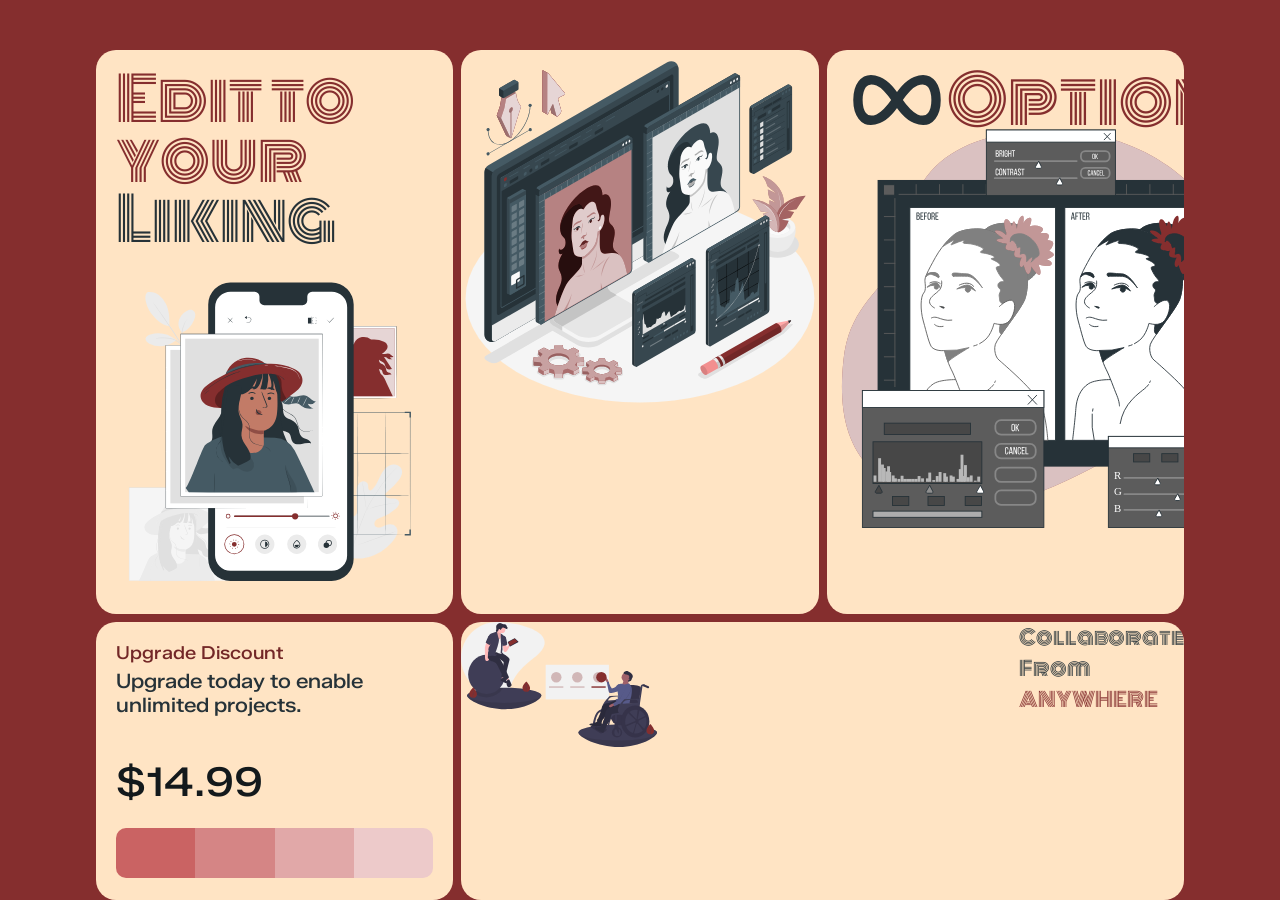
==== main.html @ 861912f9 "BentoBox skeleton has been added." ====
<!DOCTYPE html>
<html lang="en">
<head>
    <meta charset="UTF-8">
    <meta name="viewport" content="width=device-width, initial-scale=1.0">
    <link rel="stylesheet" href="./CSS/main.css">
    <title>Flexbox&Grid</title>
</head>

    <body>
        <header id="container">
                <div id="grid-container">

                    <div class="boxes" style="grid-area: box1;">
                        <div class="g1"><img src="./assets/edit.svg" alt="edit-photo" class="edit-img"></div>
                        <div class="g2">Edit to your <span class="sp1">Liking</span></div>
                    </div>

                    <div class="boxes" style="grid-area: box2;">
                        <div class="g3"><img src="./assets/psd.svg" alt="edit-photo2" class="edit-img2"></div>
                    </div>
                    <div class="boxes" style="grid-area: box3;">
                        <div class="g4"><img src="./assets/girl.svg" alt="edit-img3"></div>
                        <div class="g5">
                            <div class="girl-head">
                                <img src="./assets/infinite.svg" alt="infinity-img" class="infi">
                            </div>
                            <div class="girl-head">
                                Options
                            </div>
                        </div>
                    </div>
                    <div class="boxes" style="grid-area: box4;">

                        <div class="g6">
                            <div class="sh-1">Upgrade Discount</div>
                            <div class="sh-2">Upgrade today to enable <br> unlimited projects.</div>
                            <div class="sh-3">$14.99</div>
                        </div>

                        <div class="g7">
                            <div class="pal1"></div>
                            <div class="pal2"></div>
                            <div class="pal3"></div>
                            <div class="pal4"></div>
                            <div class="pal5"></div>
                        </div>
                    </div>
                    <div class="boxes" style="grid-area: box5;">
                            <div class="collab-container">
                                <div class="collab-box">
                                    <img src="./assets/collab.svg" alt="collaboration" class="collab-img">
                                </div>
                                <div class="collab-txt">
                                    Collaborate From <br><span class="sp2">ANYWHERE</span>
                                </div>
                            </div>
                        </div>
                    </div>
                </div>
        </header>
    </body>
</html>
---- CSS/main.css ----
@import url('https://fonts.googleapis.com/css2?family=DM+Sans:ital,opsz,wght@0,9..40,100..1000;1,9..40,100..1000&display=swap');
@import url('https://fonts.googleapis.com/css2?family=Limelight&display=swap');
@import url('https://fonts.googleapis.com/css2?family=Lacquer&display=swap');
@import url('https://fonts.googleapis.com/css2?family=Monoton&display=swap');
@import url('https://fonts.googleapis.com/css2?family=Merriweather+Sans:ital,wght@0,300..800;1,300..800&display=swap');
@import url('https://fonts.googleapis.com/css2?family=Cinzel:wght@400..900&display=swap');
@import url('https://fonts.googleapis.com/css2?family=Zalando+Sans+SemiExpanded:ital,wght@0,200..900;1,200..900&display=swap');

:root{
    --bg: bisque;
    --bg2: #852E2E;
}

*{
    box-sizing: border-box;
    padding: 0;
    margin: 0;
}

body{
    background-color: var(--bg2);
}

#grid-container{
    display: grid;
    width: 85%;
    margin: 0 auto;
    margin-top: 50px;
    align-content: center;
    grid-template-columns: 1fr 1fr 1fr;
    grid-auto-rows: 1fr;
    grid-auto-flow: row;
    grid-template-areas: 
    'box1 box2 box3'
    'box1 box2 box3'
    'box4 box5 box5';
    gap: 0.5em;
    height: 850px;
}

.boxes{
    background-color: bisque;
    overflow: hidden;
    display: grid;
    place-items: start;
    border-radius: 20px;
}

.g1,.g2{
    grid-column: 1 / 2;
    grid-row: 1 / 2;
}

.edit-img{
    max-width: 100%;
    height: 500px;
}

.g1{
    padding-top: 130px;
    height: 528px;
}

.g2{
    width: 100%;
    height: max-content;
    font-size: 60px;
    line-height: 1;
    font-family: 'Monoton', sans-serif;
    color: #852E2E;
    padding-left: 20px;
    padding-top: 20px;
}

.g3{
    width: 100%;
}

.sp1{
    color: #263238;
}

.g4{
    width: 100%;
    padding-top: 55px;
}


.g5{
    display: flex;
    align-content: center;
    padding-left: 20px;
    width: 100%;
    height: max-content;
    font-size: 65px;
    font-family: 'Monoton', sans-serif;
    color: #852E2E;
}

.g4,.g5{
    grid-column: 1 / 2;
    grid-row: 1 / 2;
}

.infi{
    width: 100px;
    height: 100px;
    color: #852E2E;
}

.g6{
    padding-left: 20px;
    padding-top: 20px;
    font-family: "Zalando Sans SemiExpanded", sans-serif;
    font-weight: 500;
}

.sh-1{
    font-size: 18px;
    color: #732727;
}

.sh-2{
    margin-top: 5px;
    font-size: 20px;
    color: #263238;
}

.sh-3{
    margin-top: 40px;
    font-size: 40px;
    color: #13191c;
}

.g7{
    display: flex;
    width: 100%;
    padding-left: 20px;
    padding-right: 20px;
}

.pal1{
    background-color: #CA6363;
    border-top-left-radius: 10px;
    border-bottom-left-radius: 10px;
    width: 25%;
    height: 50px;
}

.pal2{
    background-color: #D58585;
    width: 25%;
    height: 50px;
}

.pal3{
    background-color: #E1A8A8;
    width: 25%;
    height: 50px;
}

.pal4{
    background-color: #EDCACA;
    border-top-right-radius: 10px;
    border-bottom-right-radius: 10px;    
    width: 25%;
    height: 50px;
}

.collab-container{
    display: flex;
    justify-content: space-between;
}

.collab-box{

}

.collab-img{
    width: 35%;
}

.collab-txt{
    width: max-content;
    font-size: 20px;
    color: #263238;
    font-family: 'Monoton', sans-serif;
}

.sp2{
    color: #852E2E;
}
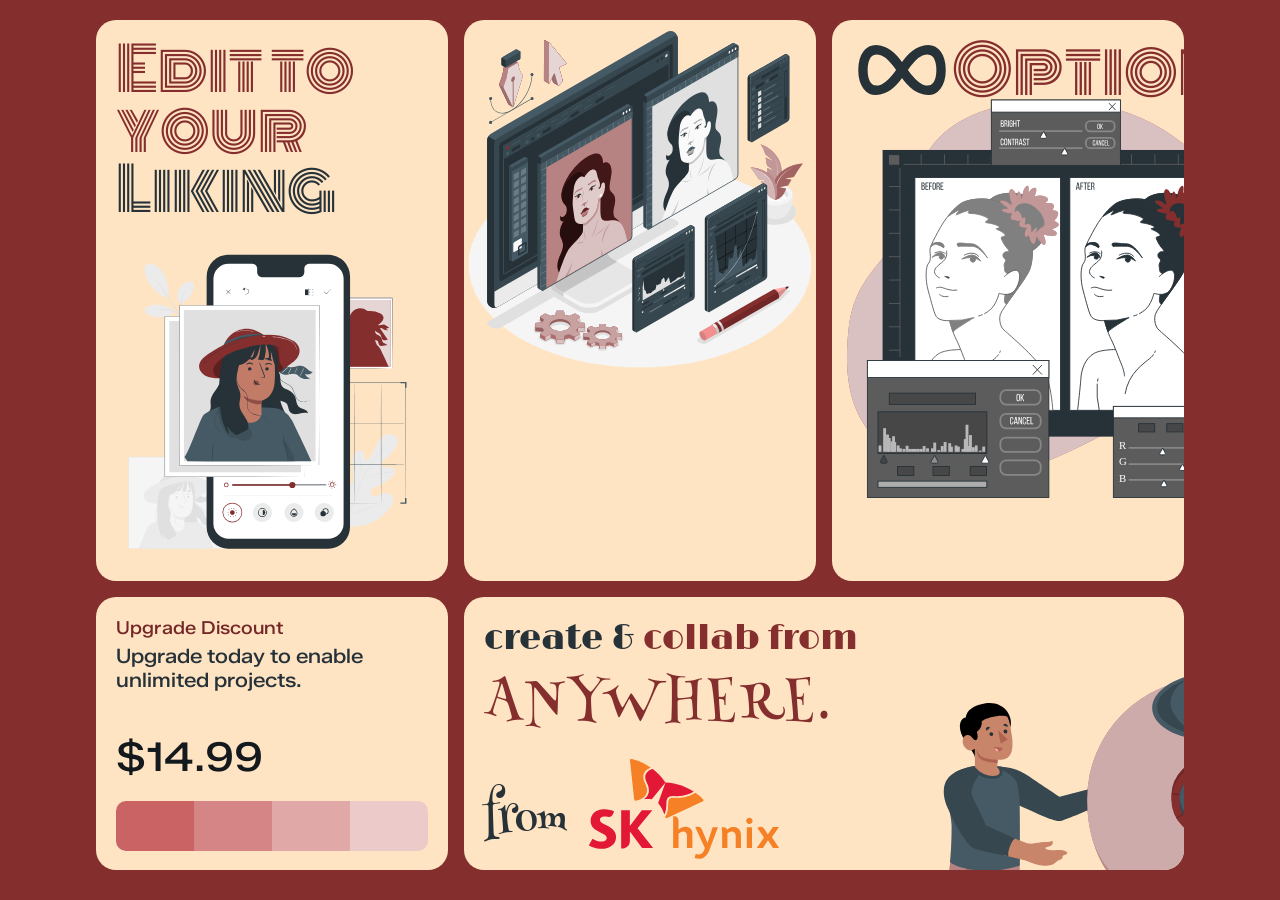
==== commit 3cb04d67: "All the boxes are completed." ====
--- a/main.html
+++ b/main.html
@@ -52,7 +52,12 @@
                                     <img src="./assets/collab.svg" alt="collaboration" class="collab-img">
                                 </div>
                                 <div class="collab-txt">
-                                    Collaborate From <br><span class="sp2">ANYWHERE</span>
+                                    create & <span class="sp2"> collab from</span>
+                                    <div class="sh-4">ANYWHERE.</div>
+                                    <div class="from-container">
+                                        <div class="sh-5">from</div>
+                                        <div class="logo-div"><img src="./assets/logo.svg" alt="logo" class="logo-img"></div>
+                                    </div>
                                 </div>
                             </div>
                         </div>
--- a/CSS/main.css
+++ b/CSS/main.css
@@ -5,6 +5,7 @@
 @import url('https://fonts.googleapis.com/css2?family=Merriweather+Sans:ital,wght@0,300..800;1,300..800&display=swap');
 @import url('https://fonts.googleapis.com/css2?family=Cinzel:wght@400..900&display=swap');
 @import url('https://fonts.googleapis.com/css2?family=Zalando+Sans+SemiExpanded:ital,wght@0,200..900;1,200..900&display=swap');
+@import url('https://fonts.googleapis.com/css2?family=Henny+Penny&display=swap');
 
 :root{
     --bg: bisque;
@@ -25,7 +26,7 @@
     display: grid;
     width: 85%;
     margin: 0 auto;
-    margin-top: 50px;
+    margin-top: 20px;
     align-content: center;
     grid-template-columns: 1fr 1fr 1fr;
     grid-auto-rows: 1fr;
@@ -34,7 +35,7 @@
     'box1 box2 box3'
     'box1 box2 box3'
     'box4 box5 box5';
-    gap: 0.5em;
+    gap: 1rem;
     height: 850px;
 }
 
@@ -168,25 +169,60 @@
 }
 
 .collab-container{
-    display: flex;
+    width: 100%;
+    display: flex;
+    flex-direction: row-reverse;
     justify-content: space-between;
 }
 
-.collab-box{
-
-}
-
 .collab-img{
-    width: 35%;
+    width: 700px;
 }
 
 .collab-txt{
     width: max-content;
-    font-size: 20px;
-    color: #263238;
-    font-family: 'Monoton', sans-serif;
+    font-size: 35px;
+    color: #263238;
+    font-family: 'Limelight', sans-serif;
+    padding-left: 20px;
+    padding-top: 20px;
+}
+
+.sh-4{
+    font-size: 50px;
+    letter-spacing: 0.10em;
+    font-family: "Henny Penny", system-ui;
+    color: #852E2E;
 }
 
 .sp2{
     color: #852E2E;
+}
+
+.sh-5{
+    margin-top: 25px;
+    font-family: "Henny Penny", system-ui;
+    color: #263238;
+    font-size: 45px;
+    font-weight: 500;
+    align-content: center;
+}
+
+.from-container{
+    display: flex;
+    gap: 1rem;
+}
+
+.logo-img{
+    width: 200px;
+    height: 100px;
+}
+
+.logo-div{
+    margin-top: 10px;
+}
+
+.boxes:hover{
+    transform: scale(1.025);
+    transition: transform 0.3s ease-in-out;
 }
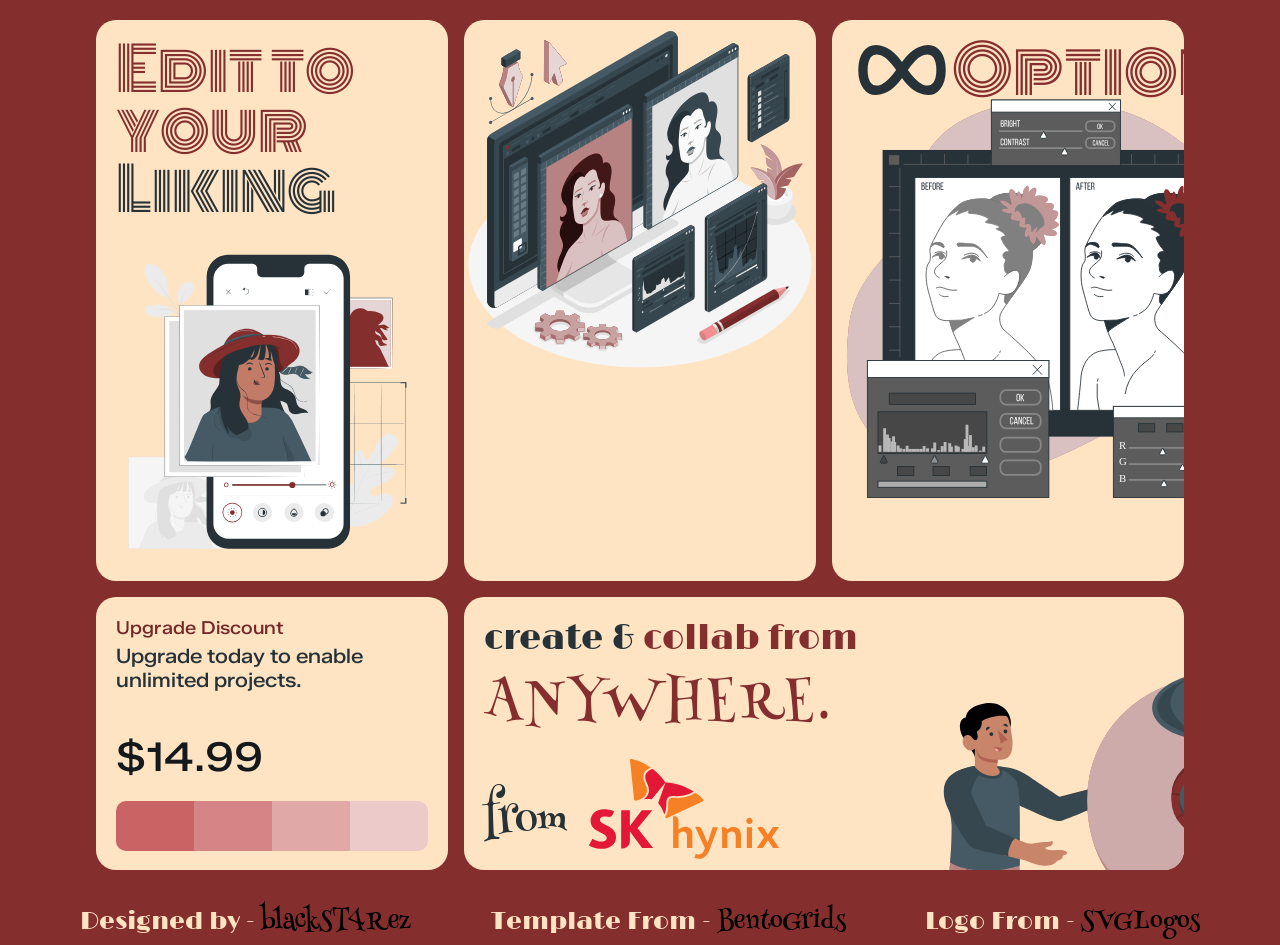
==== commit 303d72f3: "Footer has been added." ====
--- a/main.html
+++ b/main.html
@@ -64,5 +64,13 @@
                     </div>
                 </div>
         </header>
+
+        <footer id="foot-container">
+            <div class="main-container">
+                <div class="foot-txt">Designed by - <a href="https://github.com/blackST4Rez" class="a-txt">blackST4Rez</a></div>
+                <div class="foot-txt">Template From - <a href="https://bentogrids.com/" class="a-txt">BentoGrids</a></div>
+                <div class="foot-txt">Logo From - <a href="https://svglogos.dev/" class="a-txt">SVGLogos</a></div>
+            </div>
+        </footer>
     </body>
 </html>
--- a/CSS/main.css
+++ b/CSS/main.css
@@ -45,6 +45,11 @@
     display: grid;
     place-items: start;
     border-radius: 20px;
+    transition: transform 0.5s ease-in-out;
+}
+
+.boxes:hover{
+    transform: scale(1.02);
 }
 
 .g1,.g2{
@@ -222,7 +227,27 @@
     margin-top: 10px;
 }
 
-.boxes:hover{
-    transform: scale(1.025);
-    transition: transform 0.3s ease-in-out;
+.main-container{
+    margin-top: 30px;
+    display: flex;
+    justify-content: space-evenly;
+}
+
+.foot-txt{
+    font-family: 'Limelight', sans-serif;
+    font-size: 25px;
+    color: bisque;
+}
+
+.a-txt{
+    text-decoration: none;
+    font-family: "Henny Penny", system-ui;
+    color: #000000;
+    transition: color 0.3s ease-in-out;
+}
+
+.a-txt:hover{
+    text-decoration: none;
+    font-family: "Henny Penny", system-ui;
+    color: #13191c;
 }
